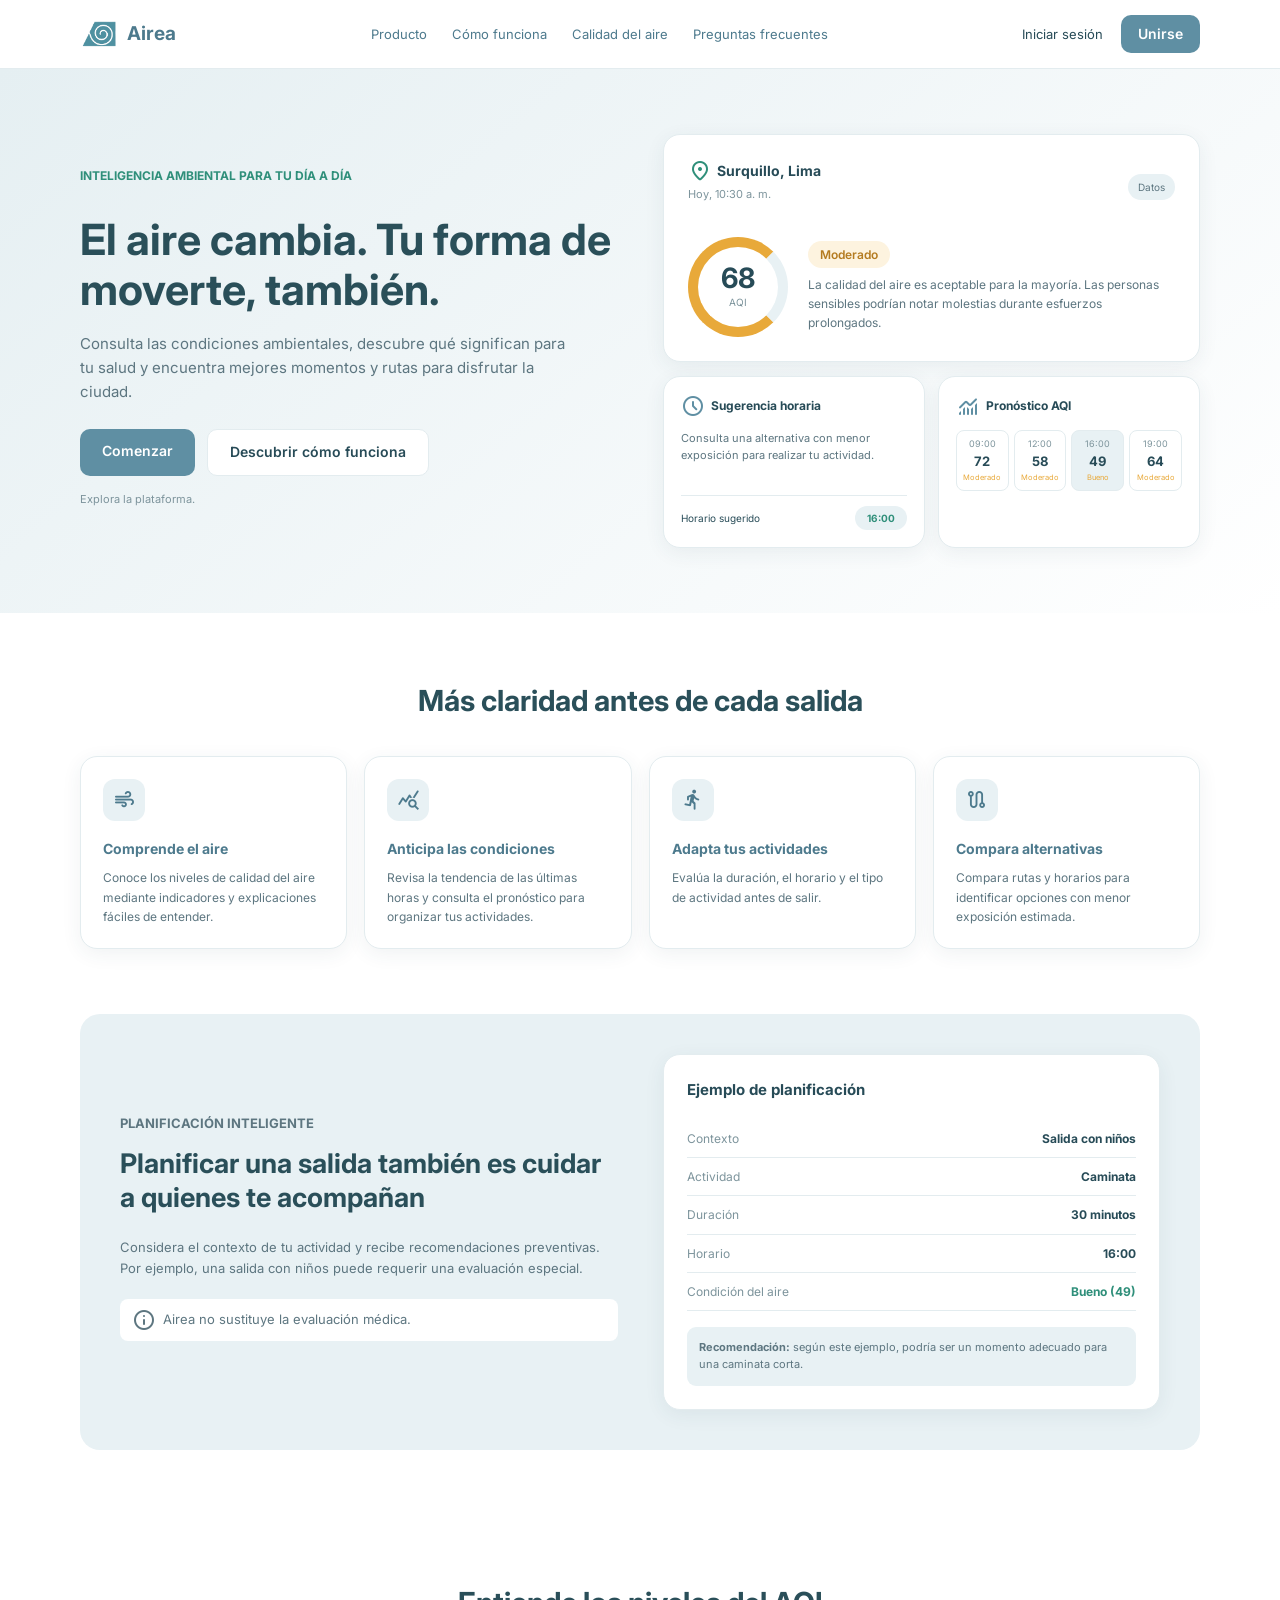
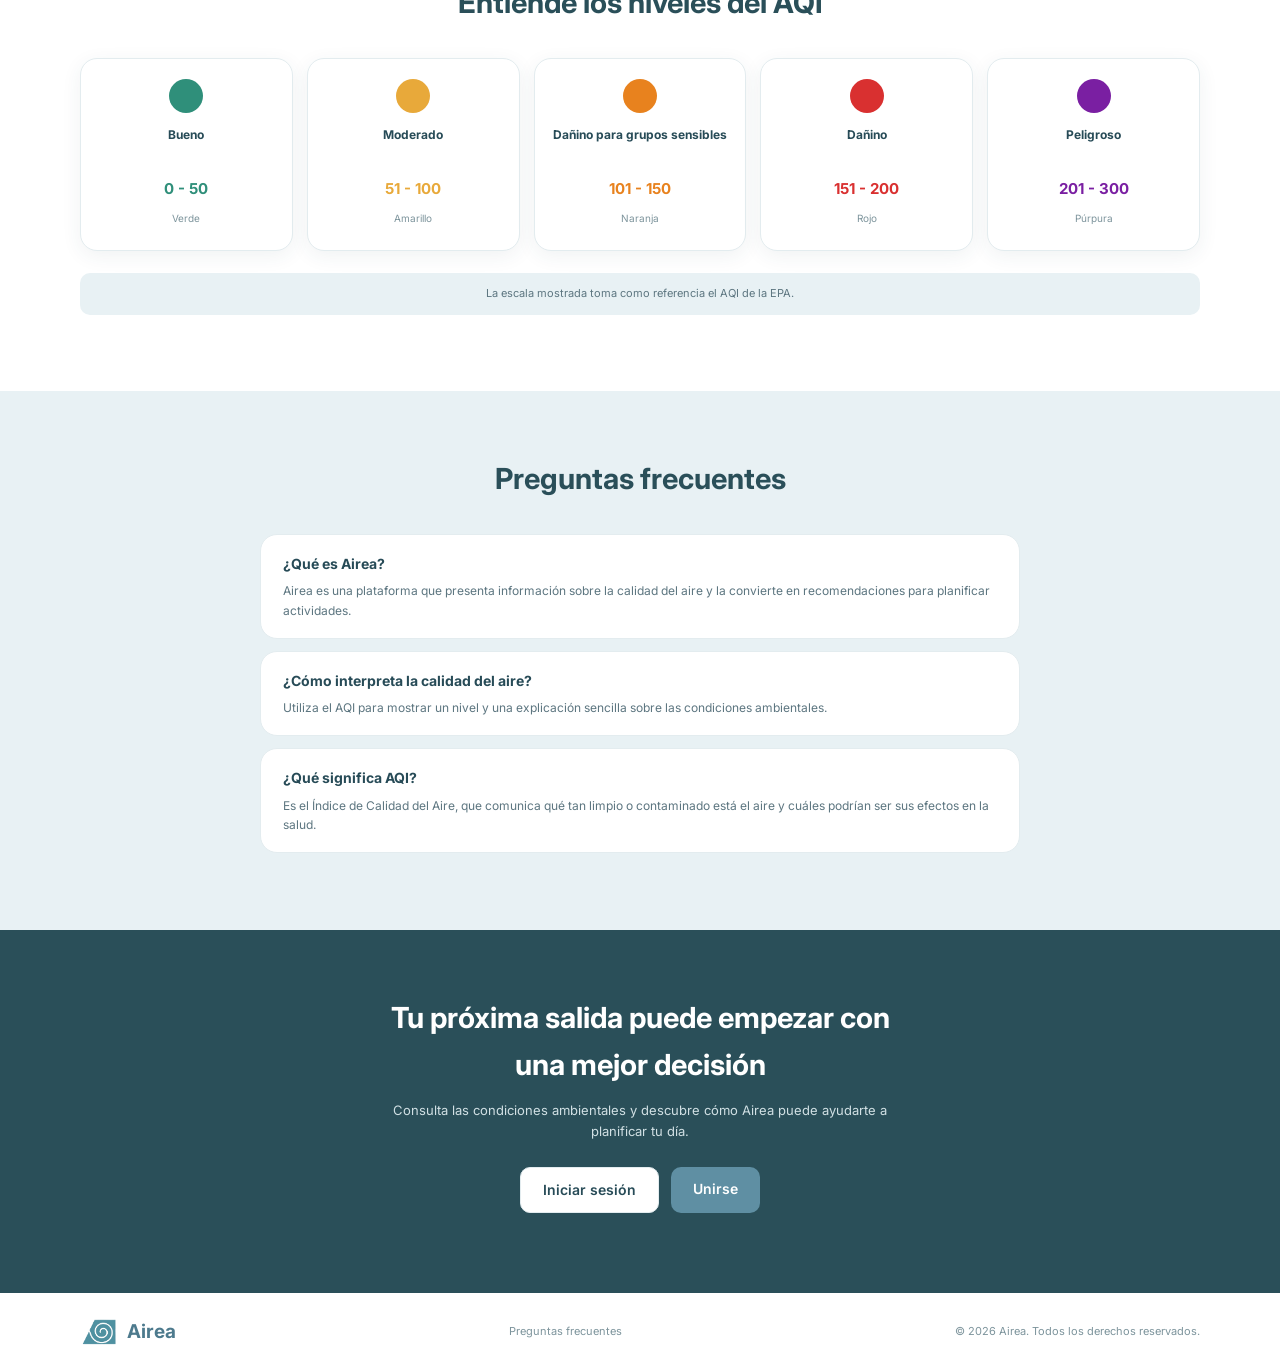
==== index.html @ e9f0798d "Fix: Acceso al archivo index.html" ====
<!DOCTYPE html>
<html lang="es">
<head>
    <meta charset="UTF-8">
    <meta name="viewport" content="width=device-width, initial-scale=1.0">
    <title>Airea | Calidad del aire</title>
    <link href="https://fonts.googleapis.com/css2?family=Inter:wght@400;500;600;700;800&family=Material+Symbols+Rounded" rel="stylesheet">
    <link rel="stylesheet" href="css/landing-styles.css">
</head>
<body>

    <!-- Barra de navegación -->
    <header class="header">
        <nav class="nav-bar">

            <a class="brand" href="index.html">
                <img src="assets/images/logo.png" alt="Logo de Airea">
                <span>Airea</span>
            </a>

            <div class="nav-links">
                <a href="#producto">Producto</a>
                <a href="#funciones">Cómo funciona</a>
                <a href="#calidad">Calidad del aire</a>
                <a href="#preguntas">Preguntas frecuentes</a>
            </div>

            <div class="nav-actions">
                <a class="login-link" href="login.html">Iniciar sesión</a>
                <a class="primary-button button-small" href="registro.html">Unirse</a>
            </div>

        </nav>
    </header>

    <main>

        <!-- Presentación principal -->
        <section class="hero" id="producto">
            <div class="hero-content">

                <div class="hero-text">
                    <p class="section-tag">Inteligencia ambiental para tu día a día</p>

                    <h1>El aire cambia. Tu forma de moverte, también.</h1>

                    <p class="description">
                        Consulta las condiciones ambientales, descubre qué significan
                        para tu salud y encuentra mejores momentos y rutas para
                        disfrutar la ciudad.
                    </p>

                    <div class="hero-buttons">
                        <a class="primary-button" href="pages/registro.html">Comenzar</a>
                        <a class="secondary-button" href="#funciones">Descubrir cómo funciona</a>
                    </div>

                    <p class="demo-note">
                        Explora la plataforma.
                    </p>
                </div>

                <!-- Información del AQI -->
                <div class="hero-preview">

                    <article class="card-calidad">
                        <div class="card-top">
                            <div>
                                <p class="location">
                                    <span class="material-symbols-rounded">location_on</span>
                                    Surquillo, Lima
                                </p>
                                <p class="update-time">Hoy, 10:30 a. m.</p>
                            </div>

                            <span class="demo-label">Datos</span>
                        </div>

                        <div class="aqi-content">
                            <div class="aqi-circle">
                                <div>
                                    <span class="aqi-number">68</span>
                                    <span class="aqi-label">AQI</span>
                                </div>
                            </div>

                            <div class="aqi-description">
                                <span class="level-label">Moderado</span>
                                <p>
                                    La calidad del aire es aceptable para la mayoría.
                                    Las personas sensibles podrían notar molestias
                                    durante esfuerzos prolongados.
                                </p>
                            </div>
                        </div>
                    </article>

                    <!-- Tarjetas de información -->
                    <div class="preview-cards">

                        <article class="card-horario">
                            <h3>
                                <span class="material-symbols-rounded">schedule</span>
                                Sugerencia horaria
                            </h3>

                            <p>
                                Consulta una alternativa con menor exposición
                                para realizar tu actividad.
                            </p>

                            <div class="card-footer">
                                <span>Horario sugerido</span>
                                <span class="time-label">16:00</span>
                            </div>
                        </article>

                        <article class="card-pronostico">
                            <h3>
                                <span class="material-symbols-rounded">monitoring</span>
                                Pronóstico AQI
                            </h3>

                            <div class="horarios">
                                <div>
                                    <span>09:00</span>
                                    <b>72</b>
                                    <small>Moderado</small>
                                </div>

                                <div>
                                    <span>12:00</span>
                                    <b>58</b>
                                    <small>Moderado</small>
                                </div>

                                <div class="horario-activo">
                                    <span>16:00</span>
                                    <b>49</b>
                                    <small>Bueno</small>
                                </div>

                                <div>
                                    <span>19:00</span>
                                    <b>64</b>
                                    <small>Moderado</small>
                                </div>
                            </div>
                        </article>

                    </div>
                </div>

            </div>
        </section>

        <!-- Funciones principales -->
        <section class="section" id="funciones">
            <div class="section-content">

                <h2 class="section-title">Más claridad antes de cada salida</h2>

                <div class="features">

                    <article class="card-funcion">
                        <div class="feature-icon">
                            <span class="material-symbols-rounded">air</span>
                        </div>
                        <h3>Comprende el aire</h3>
                        <p>
                            Conoce los niveles de calidad del aire mediante
                            indicadores y explicaciones fáciles de entender.
                        </p>
                    </article>

                    <article class="card-funcion">
                        <div class="feature-icon">
                            <span class="material-symbols-rounded">query_stats</span>
                        </div>
                        <h3>Anticipa las condiciones</h3>
                        <p>
                            Revisa la tendencia de las últimas horas y consulta
                            el pronóstico para organizar tus actividades.
                        </p>
                    </article>

                    <article class="card-funcion">
                        <div class="feature-icon">
                            <span class="material-symbols-rounded">directions_run</span>
                        </div>
                        <h3>Adapta tus actividades</h3>
                        <p>
                            Evalúa la duración, el horario y el tipo de actividad
                            antes de salir.
                        </p>
                    </article>

                    <article class="card-funcion">
                        <div class="feature-icon">
                            <span class="material-symbols-rounded">route</span>
                        </div>
                        <h3>Compara alternativas</h3>
                        <p>
                            Compara rutas y horarios para identificar opciones
                            con menor exposición estimada.
                        </p>
                    </article>

                </div>
            </div>
        </section>

        <!-- Planificación de actividades -->
        <section class="section-planificacion">
            <div class="section-content planning-content">

                <div class="planning-text">
                    <p class="section-tag">Planificación inteligente</p>

                    <h2>
                        Planificar una salida también es cuidar
                        a quienes te acompañan
                    </h2>

                    <p>
                        Considera el contexto de tu actividad y recibe
                        recomendaciones preventivas. Por ejemplo, una salida
                        con niños puede requerir una evaluación especial.
                    </p>

                    <p class="disclaimer">
                        <span class="material-symbols-rounded">info</span>
                        Airea no sustituye la evaluación médica.
                    </p>
                </div>

                <article class="card-planificacion">
                    <h3>Ejemplo de planificación</h3>

                    <div class="planning-row">
                        <span>Contexto</span>
                        <b>Salida con niños</b>
                    </div>

                    <div class="planning-row">
                        <span>Actividad</span>
                        <b>Caminata</b>
                    </div>

                    <div class="planning-row">
                        <span>Duración</span>
                        <b>30 minutos</b>
                    </div>

                    <div class="planning-row">
                        <span>Horario</span>
                        <b>16:00</b>
                    </div>

                    <div class="planning-row">
                        <span>Condición del aire</span>
                        <b class="good-text">Bueno (49)</b>
                    </div>

                    <p class="recommendation">
                        <b>Recomendación:</b> según este ejemplo, podría ser
                        un momento adecuado para una caminata corta.
                    </p>
                </article>

            </div>
        </section>

        <!-- Niveles de calidad del aire -->
        <section class="section" id="calidad">
            <div class="section-content">

                <h2 class="section-title">Entiende los niveles del AQI</h2>

                <div class="aqi-levels">

                    <article class="level-card level-good">
                        <div class="level-color"></div>
                        <h3>Bueno</h3>
                        <p>0 - 50</p>
                        <span>Verde</span>
                    </article>

                    <article class="level-card level-moderate">
                        <div class="level-color"></div>
                        <h3>Moderado</h3>
                        <p>51 - 100</p>
                        <span>Amarillo</span>
                    </article>

                    <article class="level-card level-sensitive">
                        <div class="level-color"></div>
                        <h3>Dañino para grupos sensibles</h3>
                        <p>101 - 150</p>
                        <span>Naranja</span>
                    </article>

                    <article class="level-card level-unhealthy">
                        <div class="level-color"></div>
                        <h3>Dañino</h3>
                        <p>151 - 200</p>
                        <span>Rojo</span>
                    </article>

                    <article class="level-card level-hazard">
                        <div class="level-color"></div>
                        <h3>Peligroso</h3>
                        <p>201 - 300</p>
                        <span>Púrpura</span>
                    </article>

                </div>

                <p class="source-note">
                    La escala mostrada toma como referencia el AQI de la EPA.
                </p>

            </div>
        </section>

        <!-- Preguntas frecuentes -->
        <section class="section faq-section" id="preguntas">
            <div class="section-content">

                <h2 class="section-title">Preguntas frecuentes</h2>

                <div class="faq-list">

                    <article class="card-pregunta">
                        <h3>¿Qué es Airea?</h3>
                        <p>
                            Airea es una plataforma que presenta información
                            sobre la calidad del aire y la convierte en
                            recomendaciones para planificar actividades.
                        </p>
                    </article>

                    <article class="card-pregunta">
                        <h3>¿Cómo interpreta la calidad del aire?</h3>
                        <p>
                            Utiliza el AQI para mostrar un nivel y una explicación
                            sencilla sobre las condiciones ambientales.
                        </p>
                    </article>

                    <article class="card-pregunta">
                        <h3>¿Qué significa AQI?</h3>
                        <p>
                            Es el Índice de Calidad del Aire, que comunica qué
                            tan limpio o contaminado está el aire y cuáles
                            podrían ser sus efectos en la salud.
                        </p>
                    </article>

                </div>
            </div>
        </section>

        <!-- Invitación final -->
        <section class="final-section">
            <div class="section-content">

                <h2>Tu próxima salida puede empezar con una mejor decisión</h2>

                <p>
                    Consulta las condiciones ambientales y descubre cómo
                    Airea puede ayudarte a planificar tu día.
                </p>

                <div class="hero-buttons">
                    <a class="secondary-button" href="pages/login.html">Iniciar sesión</a>
                    <a class="primary-button" href="pages/registro.html">Unirse</a>
                </div>

            </div>
        </section>

    </main>

    <!-- Pie de página -->
    <footer class="footer">
        <div class="footer-content">

            <a class="brand" href="index.html">
                <img src="assets/images/logo.png" alt="Logo de Airea">
                <span>Airea</span>
            </a>

            <a href="#preguntas">Preguntas frecuentes</a>

            <span>© 2026 Airea. Todos los derechos reservados.</span>

        </div>
    </footer>

</body>
</html>
---- css/landing-styles.css ----
/* Variables de colores */
:root {
    --primary-color: #5f8fa3;
    --primary-dark: #4d7a8d;
    --dark-color: #2a4f59;
    --text-color: #274b57;
    --text-light: #5d7680;
    --muted-color: #7d949c;
    --background-color: #ffffff;
    --light-color: #e8f1f4;
    --border-color: #e3ecef;
    --good-color: #2f8f7a;
    --moderate-color: #e8a93a;
    --sensitive-color: #e8821e;
    --unhealthy-color: #d93030;
    --hazard-color: #7a1fa2;
}

/* Estilos generales */
* {
    box-sizing: border-box;
}

html {
    scroll-behavior: smooth;
}

body {
    margin: 0;
    font-family: "Inter", Arial, sans-serif;
    color: var(--text-color);
    background-color: var(--background-color);
    line-height: 1.6;
}

a {
    color: inherit;
    text-decoration: none;
}

h1, h2, h3, p {
    margin-top: 0;
}

/* Barra de navegación */
.header {
    background-color: var(--background-color);
    border-bottom: 1px solid var(--border-color);
    position: sticky;
    top: 0;
    z-index: 10;
}

.nav-bar {
    width: 90%;
    max-width: 1120px;
    min-height: 68px;
    margin: auto;
    display: flex;
    align-items: center;
    gap: 25px;
}

.brand {
    display: flex;
    align-items: center;
    gap: 9px;
    color: var(--primary-dark);
    font-size: 19px;
    font-weight: 700;
}

.brand img {
    width: 38px;
    height: 38px;
    object-fit: contain;
}

.nav-links {
    display: flex;
    align-items: center;
    gap: 25px;
    margin: auto;
    font-size: 13px;
    color: var(--primary-dark);
}

.nav-links a:hover,
.login-link:hover {
    color: var(--dark-color);
}

.nav-actions {
    display: flex;
    align-items: center;
    gap: 18px;
    font-size: 13px;
}

/* Botones */
.primary-button,
.secondary-button {
    display: inline-block;
    padding: 11px 22px;
    border-radius: 10px;
    font-size: 14px;
    font-weight: 600;
    text-align: center;
}

.primary-button {
    background-color: var(--primary-color);
    color: #ffffff;
}

.primary-button:hover {
    background-color: var(--primary-dark);
}

.secondary-button {
    background-color: #ffffff;
    color: var(--text-color);
    border: 1px solid var(--border-color);
}

.secondary-button:hover {
    background-color: var(--light-color);
}

.button-small {
    padding: 8px 17px;
}

/* Presentación principal */
.hero {
    padding: 65px 0;
    background: linear-gradient(140deg, #e5eff2, #ffffff);
}

.hero-content,
.section-content,
.footer-content {
    width: 90%;
    max-width: 1120px;
    margin: auto;
}

.hero-content {
    display: grid;
    grid-template-columns: 1fr 1fr;
    gap: 45px;
    align-items: center;
}

.section-tag {
    display: inline-block;
    color: var(--good-color);
    font-size: 12px;
    font-weight: 700;
    text-transform: uppercase;
}

.hero h1 {
    color: var(--dark-color);
    font-size: 43px;
    line-height: 1.15;
    margin: 18px 0;
}

.description {
    max-width: 490px;
    color: var(--text-light);
    font-size: 15px;
}

.hero-buttons {
    display: flex;
    flex-wrap: wrap;
    gap: 12px;
    margin: 25px 0 15px;
}

.demo-note,
.update-time {
    color: var(--muted-color);
    font-size: 11px;
}

/* Tarjeta de calidad del aire */
.card-calidad,
.card-horario,
.card-pronostico,
.card-funcion,
.card-planificacion,
.level-card,
.card-pregunta {
    background-color: #ffffff;
    border: 1px solid var(--border-color);
    border-radius: 17px;
    box-shadow: 0 5px 20px rgba(39, 75, 87, 0.07);
}

.card-calidad {
    padding: 24px;
}

.card-top,
.aqi-content,
.card-footer,
.planning-row {
    display: flex;
    align-items: center;
    justify-content: space-between;
    gap: 12px;
}

.location {
    display: flex;
    align-items: center;
    gap: 5px;
    margin-bottom: 3px;
    font-size: 14px;
    font-weight: 700;
}

.location .material-symbols-rounded {
    color: var(--good-color);
}

.demo-label {
    padding: 5px 10px;
    border-radius: 20px;
    background-color: var(--light-color);
    color: var(--text-light);
    font-size: 10px;
}

.aqi-content {
    justify-content: flex-start;
    margin-top: 22px;
    gap: 20px;
}

.aqi-circle {
    width: 100px;
    height: 100px;
    flex-shrink: 0;
    display: flex;
    align-items: center;
    justify-content: center;
    border: 10px solid var(--moderate-color);
    border-right-color: var(--light-color);
    border-radius: 50%;
    text-align: center;
}

.aqi-number,
.aqi-label {
    display: block;
}

.aqi-number {
    font-size: 28px;
    font-weight: 700;
    line-height: 1.1;
}

.aqi-label {
    color: var(--muted-color);
    font-size: 10px;
}

.level-label {
    display: inline-block;
    margin-bottom: 7px;
    padding: 4px 12px;
    border-radius: 20px;
    background-color: #fdf3df;
    color: #b47b20;
    font-size: 12px;
    font-weight: 600;
}

.aqi-description p {
    margin-bottom: 0;
    color: var(--text-light);
    font-size: 12px;
}

/* Tarjetas de información */
.preview-cards {
    display: grid;
    grid-template-columns: 1fr 1fr;
    gap: 13px;
    margin-top: 14px;
}

.card-horario,
.card-pronostico {
    padding: 17px;
}

.card-horario h3,
.card-pronostico h3 {
    display: flex;
    align-items: center;
    gap: 6px;
    font-size: 12px;
}

.card-horario h3 .material-symbols-rounded,
.card-pronostico h3 .material-symbols-rounded {
    color: var(--primary-color);
}

.card-horario p {
    min-height: 54px;
    color: var(--text-light);
    font-size: 11px;
}

.card-footer {
    padding-top: 10px;
    border-top: 1px solid var(--border-color);
    font-size: 10px;
}

.time-label {
    padding: 4px 12px;
    border-radius: 20px;
    background-color: var(--light-color);
    color: var(--good-color);
    font-weight: 700;
}

.horarios {
    display: grid;
    grid-template-columns: repeat(4, 1fr);
    gap: 5px;
}

.horarios div {
    padding: 6px 2px;
    border: 1px solid var(--border-color);
    border-radius: 8px;
    text-align: center;
    color: var(--muted-color);
    font-size: 9px;
}

.horarios b,
.horarios small {
    display: block;
}

.horarios b {
    color: var(--text-color);
    font-size: 13px;
}

.horarios small {
    color: var(--moderate-color);
}

.horarios .horario-activo {
    background-color: var(--light-color);
}

/* Sección de funciones */
.section {
    padding: 65px 0;
}

.section-title {
    margin-bottom: 32px;
    color: var(--dark-color);
    text-align: center;
    font-size: 29px;
}

.features {
    display: grid;
    grid-template-columns: repeat(4, 1fr);
    gap: 17px;
}

.card-funcion {
    padding: 22px;
}

.feature-icon {
    width: 42px;
    height: 42px;
    display: flex;
    align-items: center;
    justify-content: center;
    margin-bottom: 17px;
    border-radius: 12px;
    background-color: var(--light-color);
    color: var(--primary-dark);
}

.feature-icon .material-symbols-rounded {
    font-size: 23px;
}

.card-funcion h3 {
    margin-bottom: 8px;
    color: var(--primary-dark);
    font-size: 14px;
}

.card-funcion p {
    margin-bottom: 0;
    color: var(--text-light);
    font-size: 12px;
}

/* Planificación de actividades */
.section-planificacion {
    padding: 0 0 65px;
}

.planning-content {
    display: grid;
    grid-template-columns: 1fr 1fr;
    gap: 45px;
    align-items: center;
    padding: 40px;
    border-radius: 20px;
    background-color: var(--light-color);
}

.planning-text h2 {
    color: var(--dark-color);
    font-size: 27px;
    line-height: 1.25;
}

.planning-text > p {
    color: var(--text-light);
    font-size: 13px;
}

.disclaimer {
    display: flex;
    align-items: center;
    gap: 7px;
    margin-top: 20px;
    padding: 9px 12px;
    border-radius: 8px;
    background-color: #ffffff;
    font-size: 11px;
}

.card-planificacion {
    padding: 23px;
}

.card-planificacion h3 {
    margin-bottom: 18px;
    font-size: 15px;
}

.planning-row {
    padding: 9px 0;
    border-bottom: 1px solid var(--border-color);
    font-size: 12px;
}

.planning-row span {
    color: var(--muted-color);
}

.good-text {
    color: var(--good-color);
}

.recommendation {
    margin: 16px 0 0;
    padding: 12px;
    border-radius: 9px;
    background-color: var(--light-color);
    color: var(--text-light);
    font-size: 11px;
}

/* Niveles del AQI */
.aqi-levels {
    display: grid;
    grid-template-columns: repeat(5, 1fr);
    gap: 14px;
}

.level-card {
    padding: 20px 12px;
    text-align: center;
}

.level-color {
    width: 34px;
    height: 34px;
    margin: 0 auto 12px;
    border-radius: 50%;
}

.level-card h3 {
    min-height: 40px;
    font-size: 12px;
}

.level-card p {
    margin-bottom: 3px;
    font-size: 15px;
    font-weight: 700;
}

.level-card span {
    color: var(--muted-color);
    font-size: 10px;
}

.level-good .level-color { background-color: var(--good-color); }
.level-moderate .level-color { background-color: var(--moderate-color); }
.level-sensitive .level-color { background-color: var(--sensitive-color); }
.level-unhealthy .level-color { background-color: var(--unhealthy-color); }
.level-hazard .level-color { background-color: var(--hazard-color); }

.level-good p { color: var(--good-color); }
.level-moderate p { color: var(--moderate-color); }
.level-sensitive p { color: var(--sensitive-color); }
.level-unhealthy p { color: var(--unhealthy-color); }
.level-hazard p { color: var(--hazard-color); }

.source-note {
    margin-top: 22px;
    padding: 12px;
    border-radius: 10px;
    background-color: var(--light-color);
    color: var(--text-light);
    font-size: 11px;
    text-align: center;
}

/* Preguntas frecuentes */
.faq-section {
    background-color: var(--light-color);
}

.faq-list {
    max-width: 760px;
    margin: auto;
}

.card-pregunta {
    margin-bottom: 12px;
    padding: 18px 22px;
    box-shadow: none;
}

.card-pregunta h3 {
    margin-bottom: 6px;
    font-size: 14px;
}

.card-pregunta p {
    margin-bottom: 0;
    color: var(--text-light);
    font-size: 12px;
}

/* Invitación final */
.final-section {
    padding: 65px 0;
    background-color: var(--dark-color);
    color: #ffffff;
    text-align: center;
}

.final-section h2 {
    max-width: 550px;
    margin: 0 auto 12px;
    font-size: 29px;
}

.final-section p {
    max-width: 500px;
    margin: 0 auto;
    color: #d1e0e4;
    font-size: 13px;
}

.final-section .hero-buttons {
    justify-content: center;
}

/* Pie de página */
.footer {
    padding: 20px 0;
}

.footer-content {
    display: flex;
    align-items: center;
    justify-content: space-between;
    gap: 18px;
    color: var(--muted-color);
    font-size: 11px;
}

/* Adaptación a celulares */
@media (max-width: 900px) {
    .nav-links {
        display: none;
    }

    .nav-actions {
        margin-left: auto;
    }

    .hero-content,
    .planning-content {
        grid-template-columns: 1fr;
    }

    .features {
        grid-template-columns: repeat(2, 1fr);
    }

    .aqi-levels {
        grid-template-columns: repeat(3, 1fr);
    }
}

@media (max-width: 600px) {
    .hero {
        padding: 40px 0;
    }

    .hero h1 {
        font-size: 34px;
    }

    .preview-cards,
    .features,
    .aqi-levels {
        grid-template-columns: 1fr;
    }

    .planning-content {
        padding: 24px;
    }

    .footer-content {
        flex-direction: column;
        align-items: flex-start;
    }

    .login-link {
        display: none;
    }
}
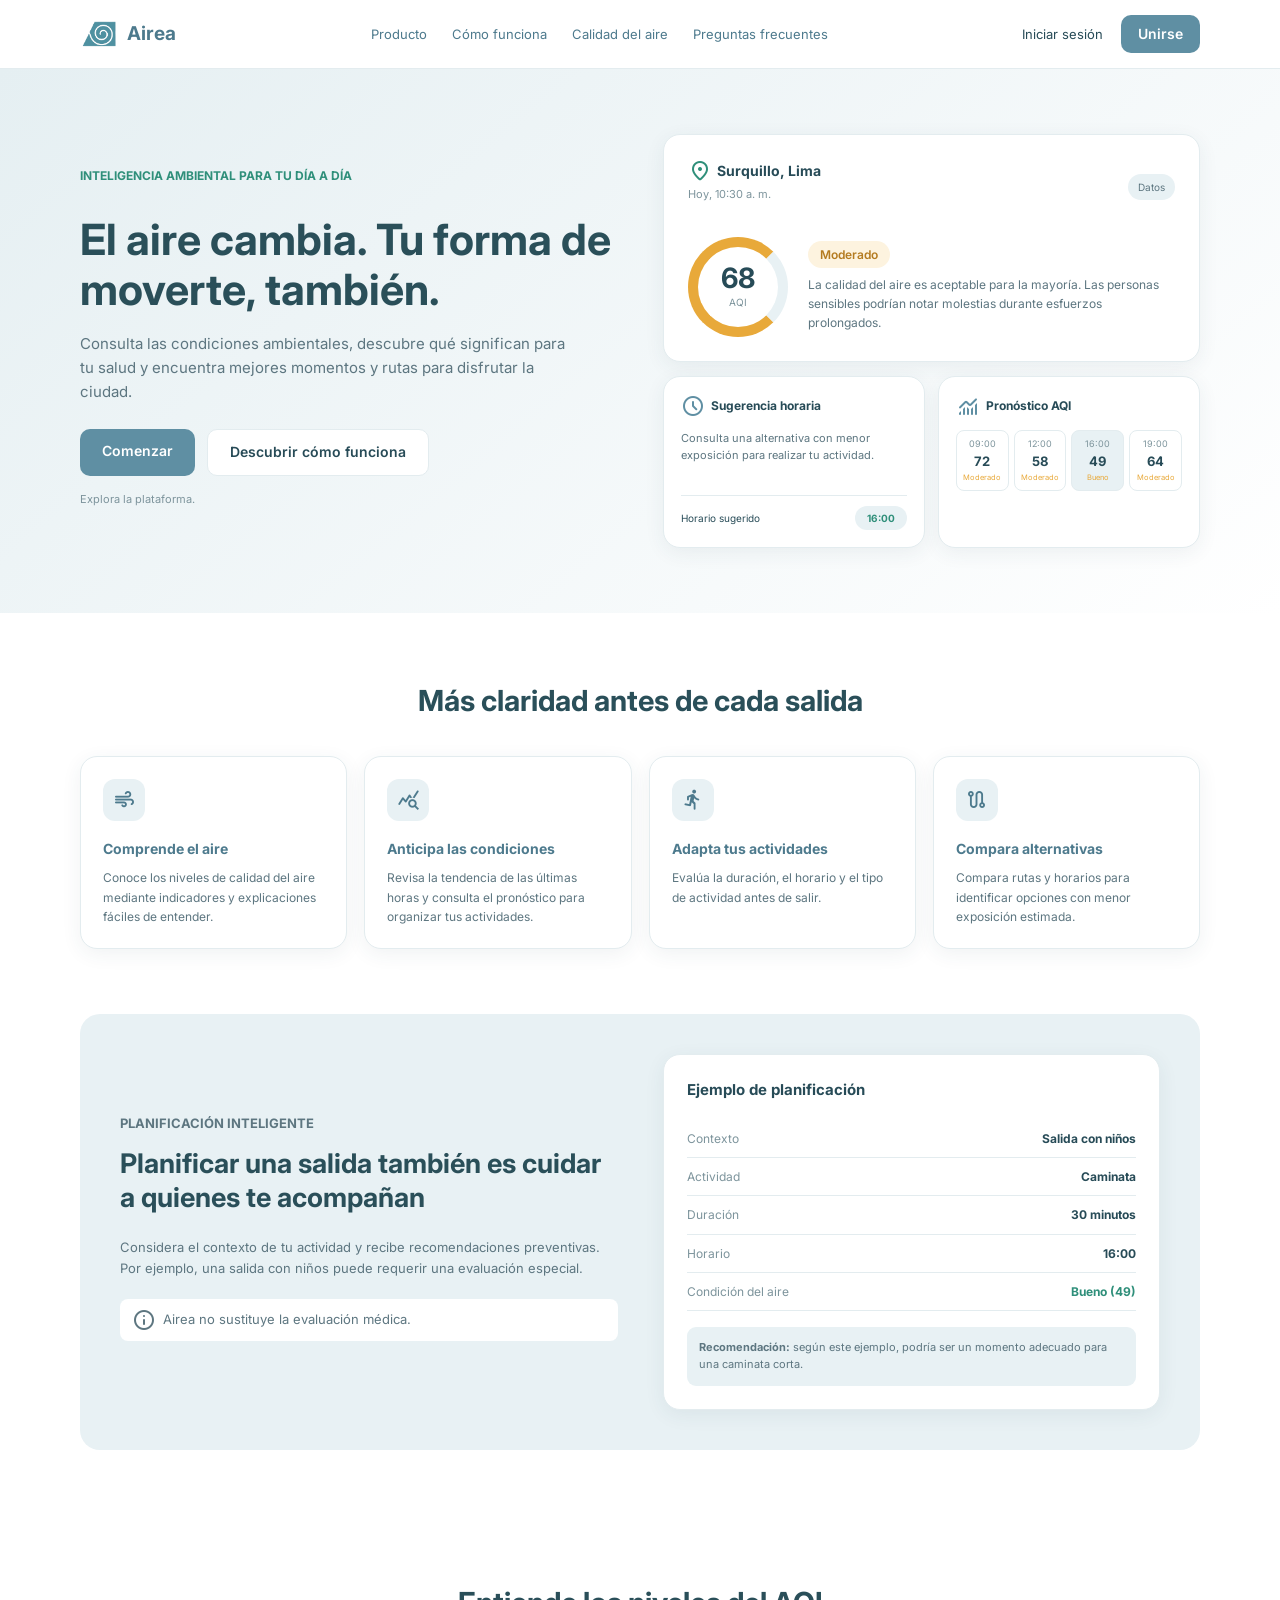
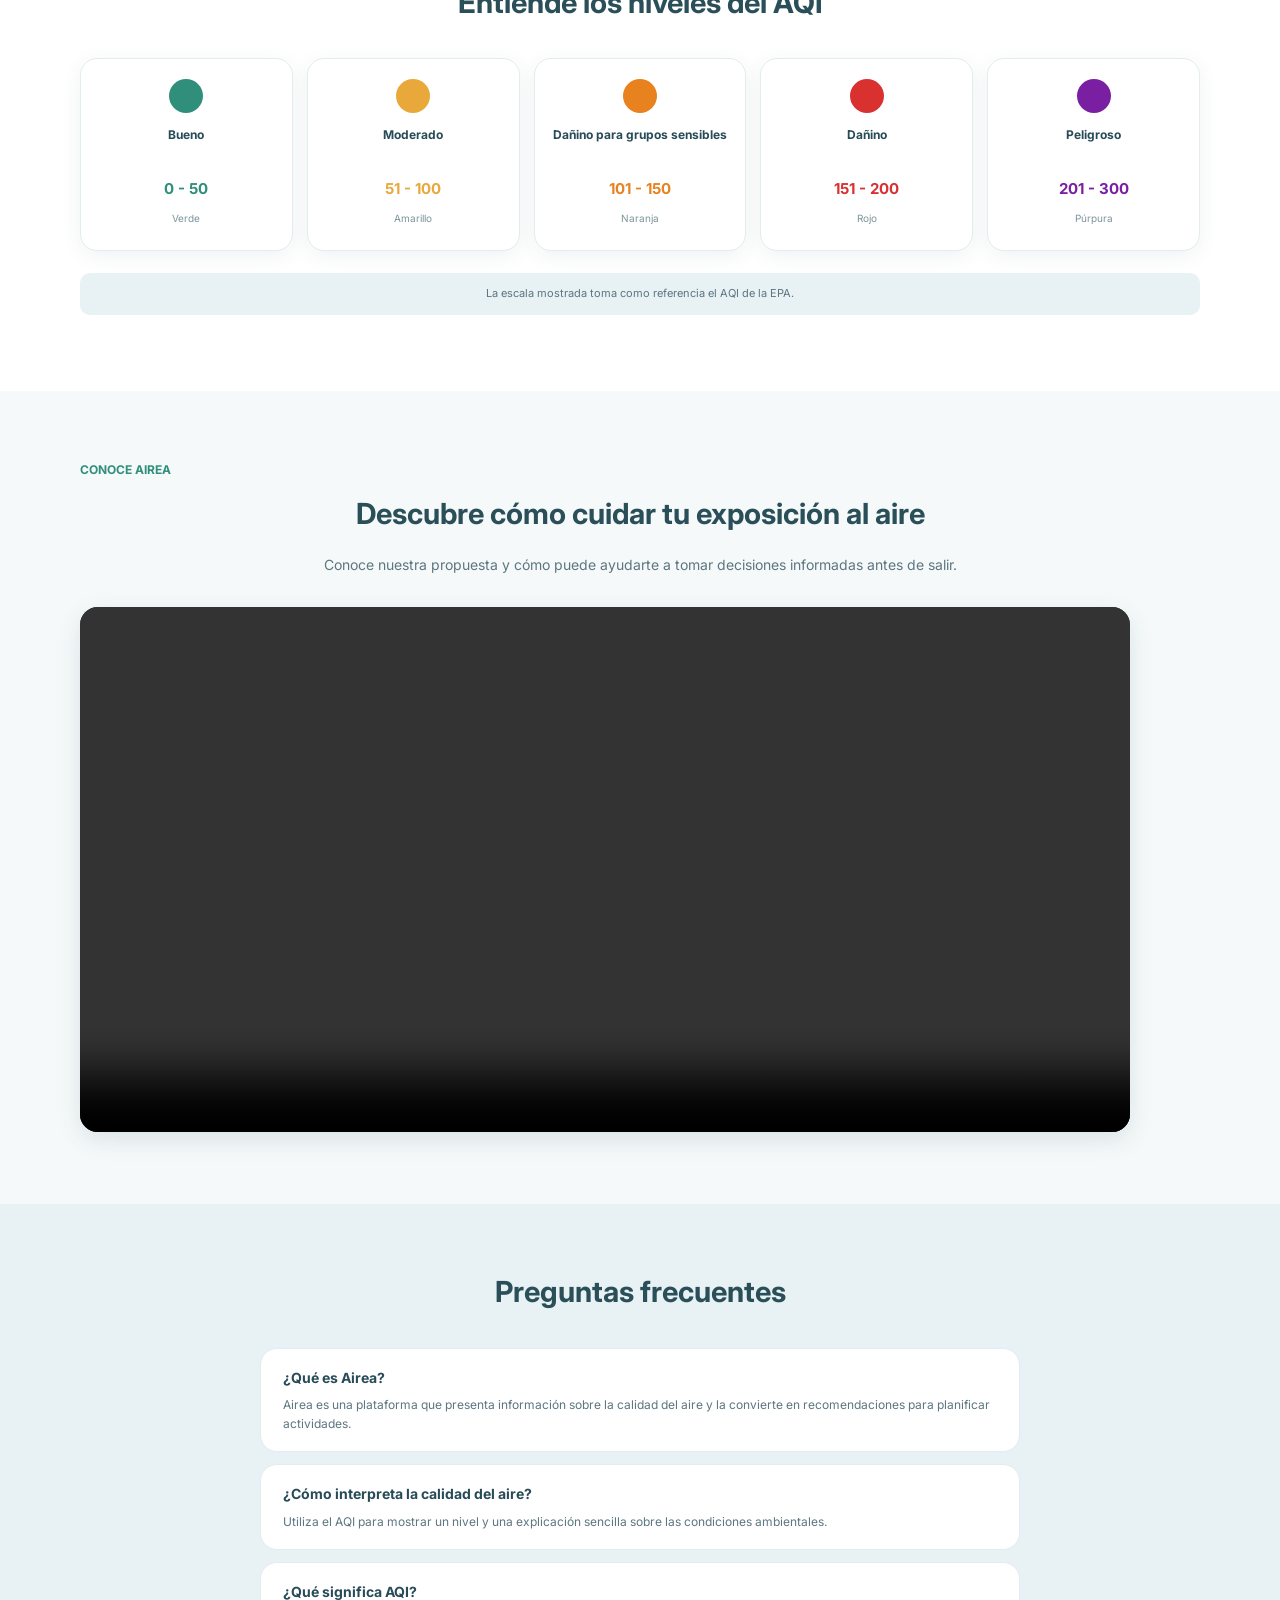
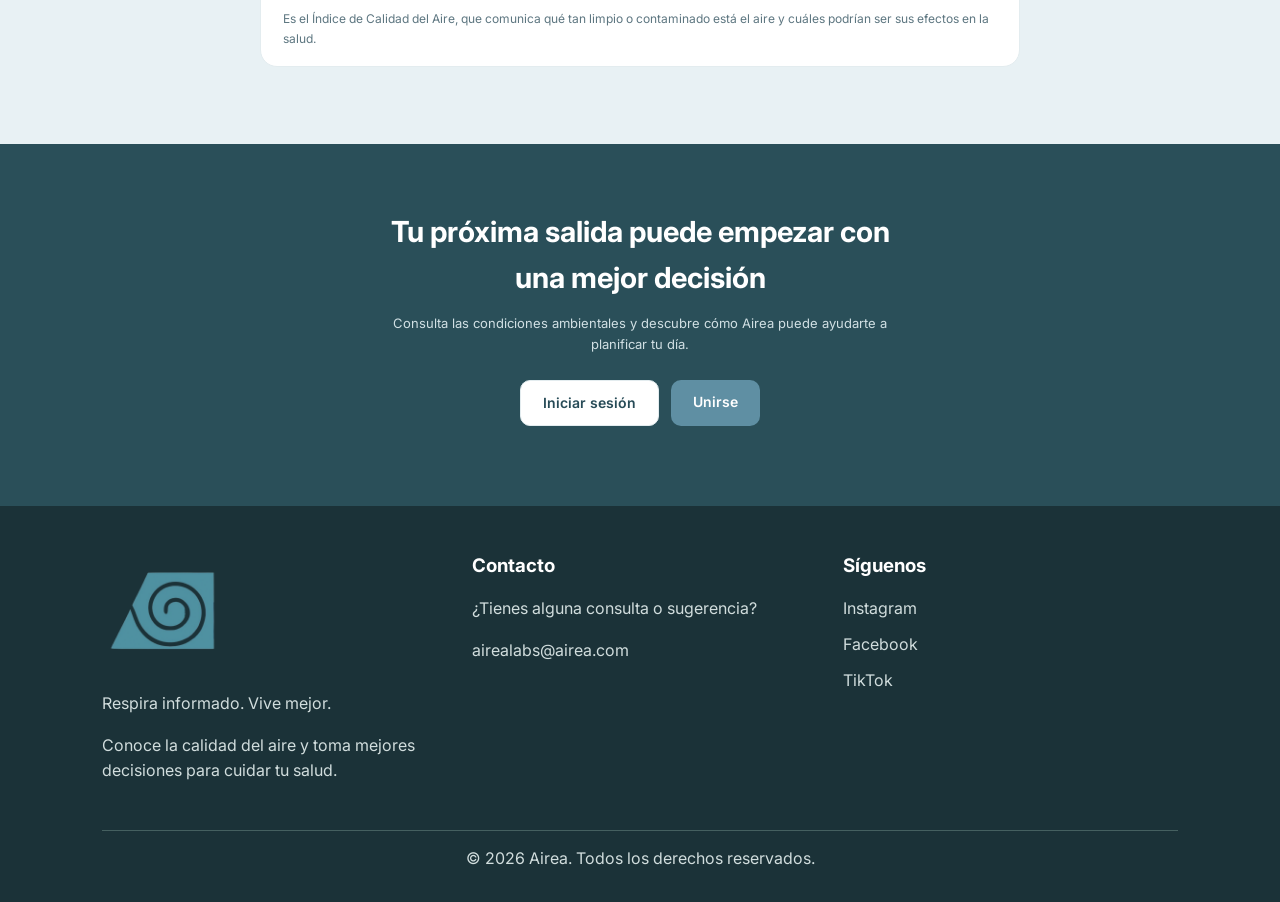
==== commit e1262e2a: "feat: mejorar landing page y menu responsive" ====
--- a/index.html
+++ b/index.html
@@ -12,13 +12,18 @@
     <!-- Barra de navegación -->
     <header class="header">
         <nav class="nav-bar">
-
+            
             <a class="brand" href="index.html">
                 <img src="assets/images/logo.png" alt="Logo de Airea">
                 <span>Airea</span>
             </a>
-
-            <div class="nav-links">
+            
+            <input type="checkbox" id="menu-toggle">
+            <label for="menu-toggle" class="menu-icon">
+                <span class="material-symbols-rounded">menu</span>
+            </label>
+
+            <div class="nav-links" id="nav-links">
                 <a href="#producto">Producto</a>
                 <a href="#funciones">Cómo funciona</a>
                 <a href="#calidad">Calidad del aire</a>
@@ -29,6 +34,18 @@
                 <a class="login-link" href="login.html">Iniciar sesión</a>
                 <a class="primary-button button-small" href="registro.html">Unirse</a>
             </div>
+
+            <!--menú hamburguesa-->
+            <button
+                class="menu-toggle"
+                id="menu-toggle"
+                type="button"
+                aria-label="Abrir menú"
+                aria-expanded="false"
+                aria-controls="nav-links"
+            >
+                <span class="material-symbols-rounded">menu</span>
+            </button>
 
         </nav>
     </header>
@@ -51,7 +68,7 @@
                     </p>
 
                     <div class="hero-buttons">
-                        <a class="primary-button" href="pages/registro.html">Comenzar</a>
+                        <a class="primary-button" href="registro.html">Comenzar</a>
                         <a class="secondary-button" href="#funciones">Descubrir cómo funciona</a>
                     </div>
 
@@ -322,6 +339,21 @@
 
             </div>
         </section>
+        
+        <!-- Video de presentación -->
+        <section class="video-section" id="presentacion">
+            <div class="section-content">
+                <p class="section-tag">Conoce Airea</p>
+                <h2 class="section-title">Descubre cómo cuidar tu exposición al aire</h2>
+                <p class="video-description">
+                    Conoce nuestra propuesta y cómo puede ayudarte a tomar
+                    decisiones informadas antes de salir.
+                </p>
+                <video src="assets/media/presentation.mp4" controls preload="metadata" playsinline class="video-container">
+                    Video Presentación
+                </video>
+            </div>
+        </section>
 
         <!-- Preguntas frecuentes -->
         <section class="section faq-section" id="preguntas">
@@ -364,7 +396,6 @@
         <!-- Invitación final -->
         <section class="final-section">
             <div class="section-content">
-
                 <h2>Tu próxima salida puede empezar con una mejor decisión</h2>
 
                 <p>
@@ -373,30 +404,47 @@
                 </p>
 
                 <div class="hero-buttons">
-                    <a class="secondary-button" href="pages/login.html">Iniciar sesión</a>
-                    <a class="primary-button" href="pages/registro.html">Unirse</a>
-                </div>
-
-            </div>
-        </section>
-
+                    <a class="secondary-button" href="login.html">Iniciar sesión</a>
+                    <a class="primary-button" href="registro.html">Unirse</a>
+                </div>
+            </div>
+        </section>
     </main>
 
     <!-- Pie de página -->
     <footer class="footer">
-        <div class="footer-content">
-
-            <a class="brand" href="index.html">
+        <div class="footer-container">
+
+            <div class="footer-brand">
                 <img src="assets/images/logo.png" alt="Logo de Airea">
-                <span>Airea</span>
-            </a>
-
-            <a href="#preguntas">Preguntas frecuentes</a>
-
-            <span>© 2026 Airea. Todos los derechos reservados.</span>
-
+                <p>Respira informado. Vive mejor.</p>
+                <p>Conoce la calidad del aire y toma mejores decisiones para cuidar tu salud.</p>
+            </div>
+
+            <div class="footer-contact">
+                <h3>Contacto</h3>
+                <p>¿Tienes alguna consulta o sugerencia?</p>
+                <a href="mailto:contacto@airea.com">airealabs@airea.com</a>
+            </div>
+
+            <div class="footer-social">
+                <h3>Síguenos</h3>
+                <a href="https://www.instagram.com/" target="_blank">
+                    Instagram
+                </a>
+                <a href="https://www.facebook.com/" target="_blank">
+                    Facebook
+                </a>
+                <a href="https://www.tiktok.com/" target="_blank">
+                    TikTok
+                </a>
+            </div>
+
+        </div>
+
+        <div class="footer-bottom">
+            <p>© 2026 Airea. Todos los derechos reservados.</p>
         </div>
     </footer>
-
 </body>
 </html>
--- a/css/landing-styles.css
+++ b/css/landing-styles.css
@@ -543,6 +543,37 @@
     text-align: center;
 }
 
+/* Video de presentación */
+.video-section {
+    padding: 65px 0;
+    background-color: #f5f9fa;
+}
+
+.video-description {
+    max-width: 650px;
+    margin: -15px auto 30px;
+    color: var(--text-light);
+    text-align: center;
+    font-size: 14px;
+}
+
+.video-container {
+    width: 100%;
+    max-width: 1050px;
+    margin-left: auto;
+    margin-right: auto;
+    overflow: hidden;
+    border-radius: 18px;
+    background-color: #1d343b;
+    box-shadow: 0 8px 25px rgba(39, 75, 87, 0.12);
+}
+
+.video-container video {
+    display: block;
+    width: 100%;
+    height: auto;
+}
+
 /* Preguntas frecuentes */
 .faq-section {
     background-color: var(--light-color);
@@ -597,24 +628,105 @@
 
 /* Pie de página */
 .footer {
-    padding: 20px 0;
-}
-
-.footer-content {
-    display: flex;
-    align-items: center;
-    justify-content: space-between;
-    gap: 18px;
-    color: var(--muted-color);
-    font-size: 11px;
+    background: #1b3238;
+    color: white;
+    padding: 45px 8% 15px;
+}
+
+.footer-container {
+    display: grid;
+    grid-template-columns: repeat(3, 1fr);
+    gap: 35px;
+    max-width: 1200px;
+    margin: auto;
+}
+
+.footer-brand img {
+    width: 120px;
+    margin-bottom: 12px;
+}
+
+.footer h3 {
+    margin-bottom: 15px;
+}
+
+.footer p {
+    color: #d1dddd;
+    line-height: 1.6;
+}
+
+.footer a {
+    display: block;
+    color: #d1dddd;
+    text-decoration: none;
+    margin-bottom: 10px;
+}
+
+.footer a:hover {
+    color: #70d6c1;
+}
+
+.footer-bottom {
+    text-align: center;
+    border-top: 1px solid #456060;
+    margin-top: 30px;
+    padding-top: 15px;
+}
+
+@media (max-width: 768px) {
+    .footer-container {
+        grid-template-columns: 1fr;
+        text-align: center;
+    }
+}
+
+/*Botón de hamburguesa*/
+/* Menú hamburguesa sin JavaScript */
+#menu-toggle {
+    display: none;
+}
+
+.menu-icon {
+    display: none;
+    cursor: pointer;
+    color: var(--primary-dark);
+    margin-left: auto;
+}
+
+.menu-icon .material-symbols-rounded {
+    font-size: 30px;
+}
+
+/* Responsive */
+@media (max-width: 900px) {
+    .nav-bar {
+        flex-wrap: wrap;
+        position: relative;
+    }
+
+    .menu-icon {
+        display: flex;
+        align-items: center;
+    }
+
+    .nav-links,
+    .nav-actions {
+        display: none;
+        width: 100%;
+        flex-direction: column;
+        align-items: center;
+        gap: 15px;
+        padding: 15px 0;
+    }
+
+    #menu-toggle:checked ~ .nav-links,
+    #menu-toggle:checked ~ .nav-actions {
+        display: flex;
+    }
 }
 
 /* Adaptación a celulares */
 @media (max-width: 900px) {
-    .nav-links {
-        display: none;
-    }
-
     .nav-actions {
         margin-left: auto;
     }
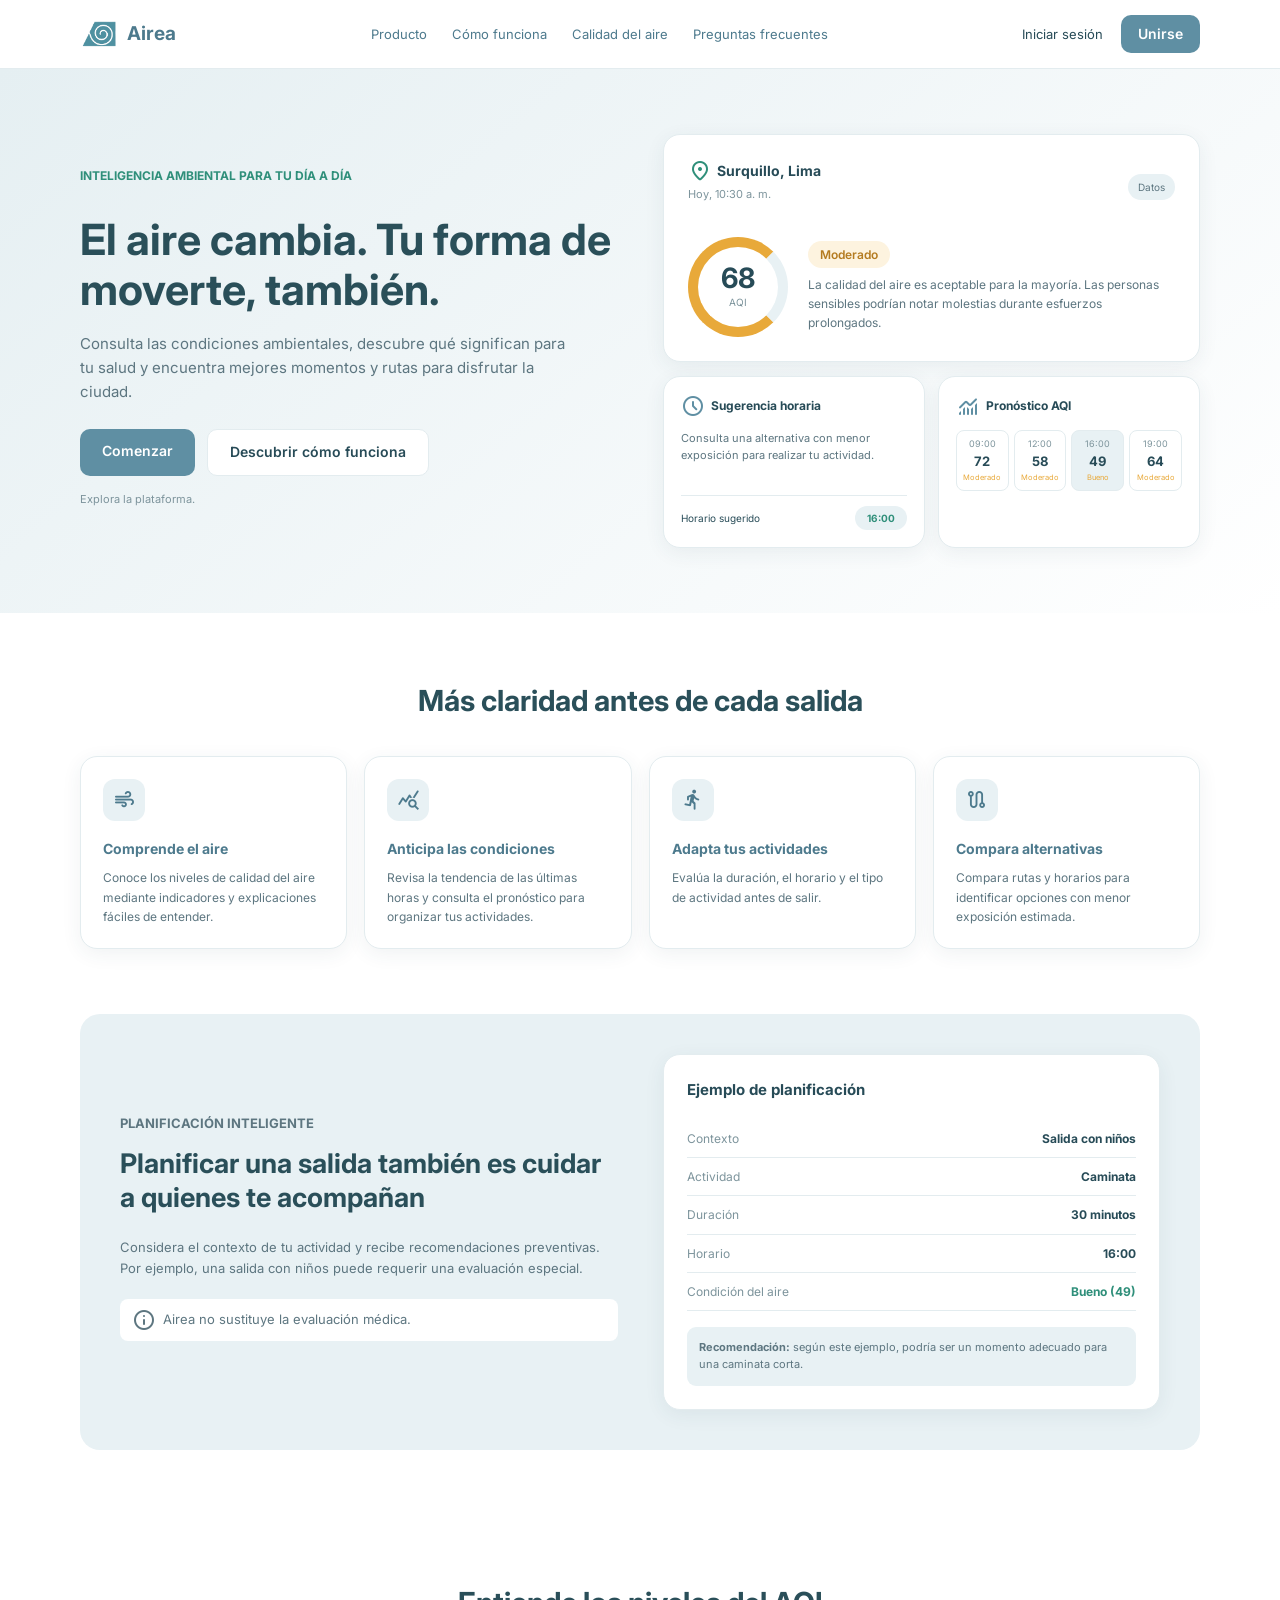
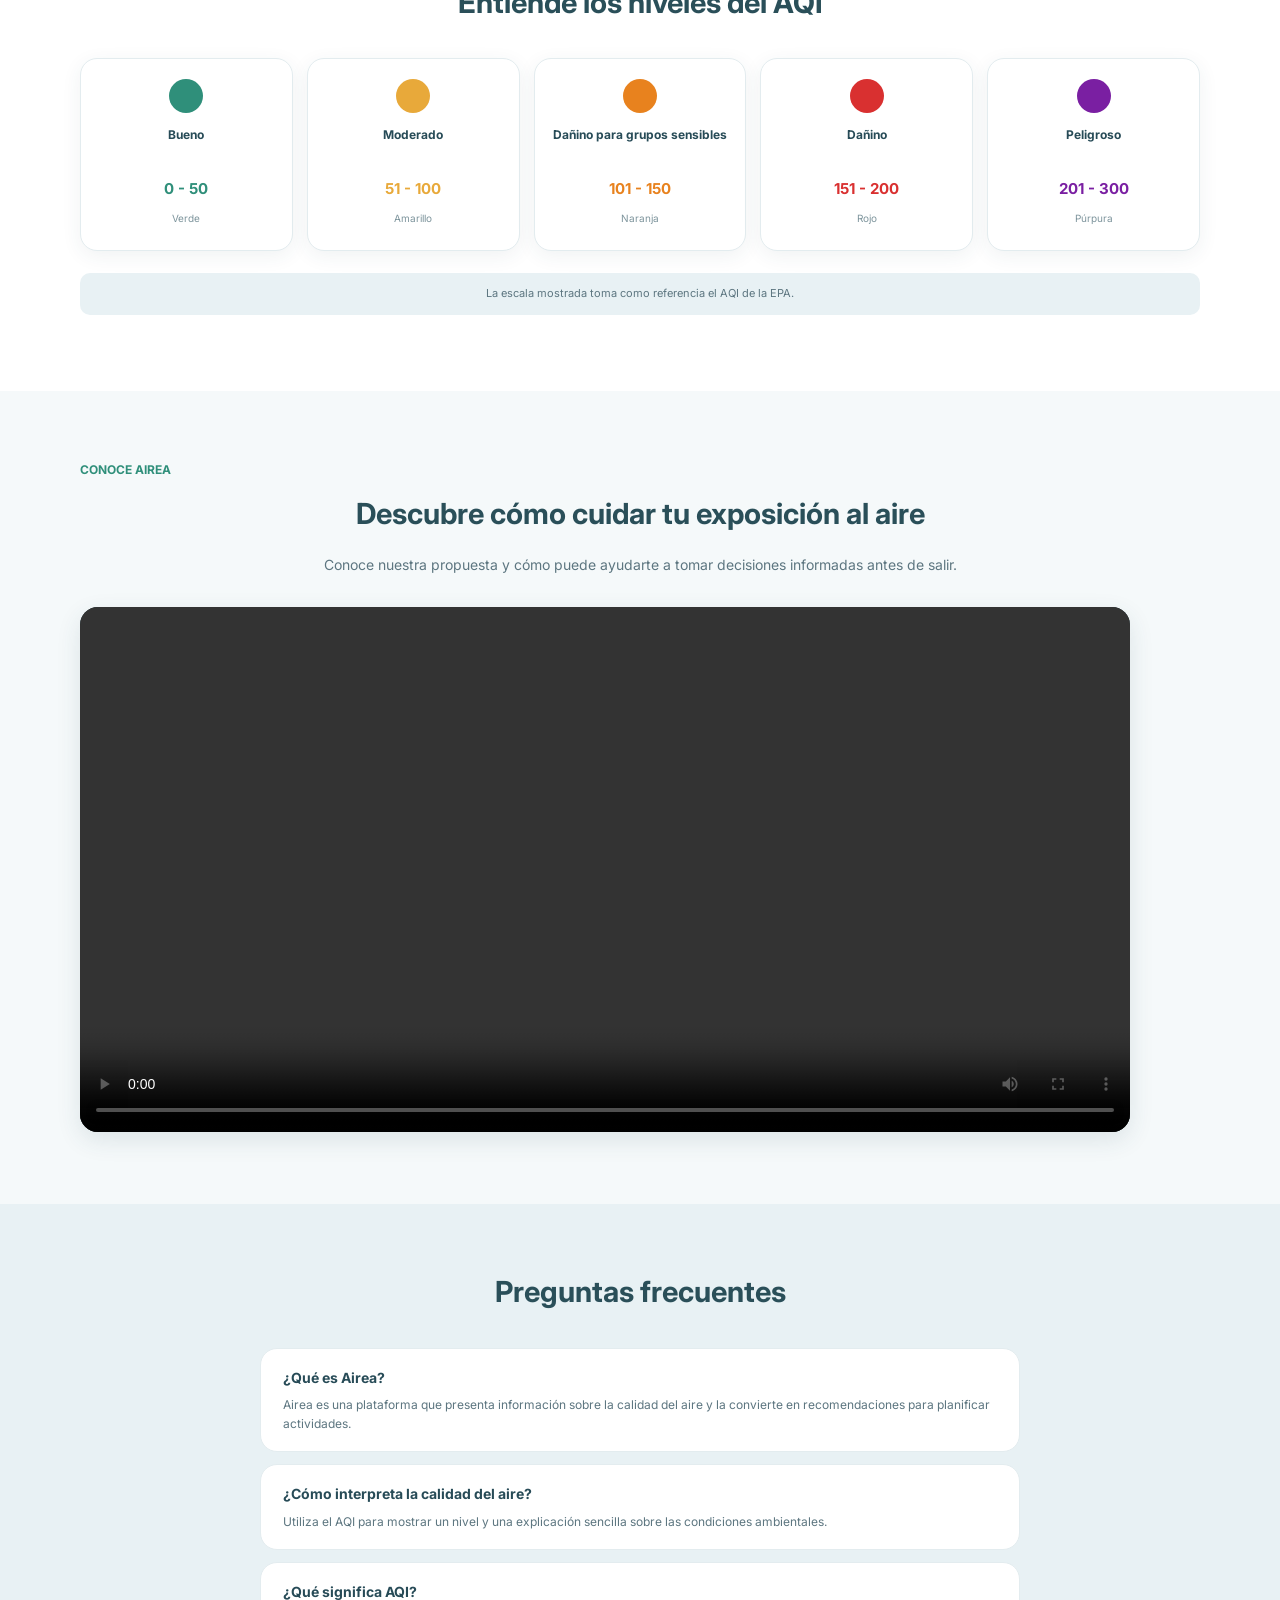
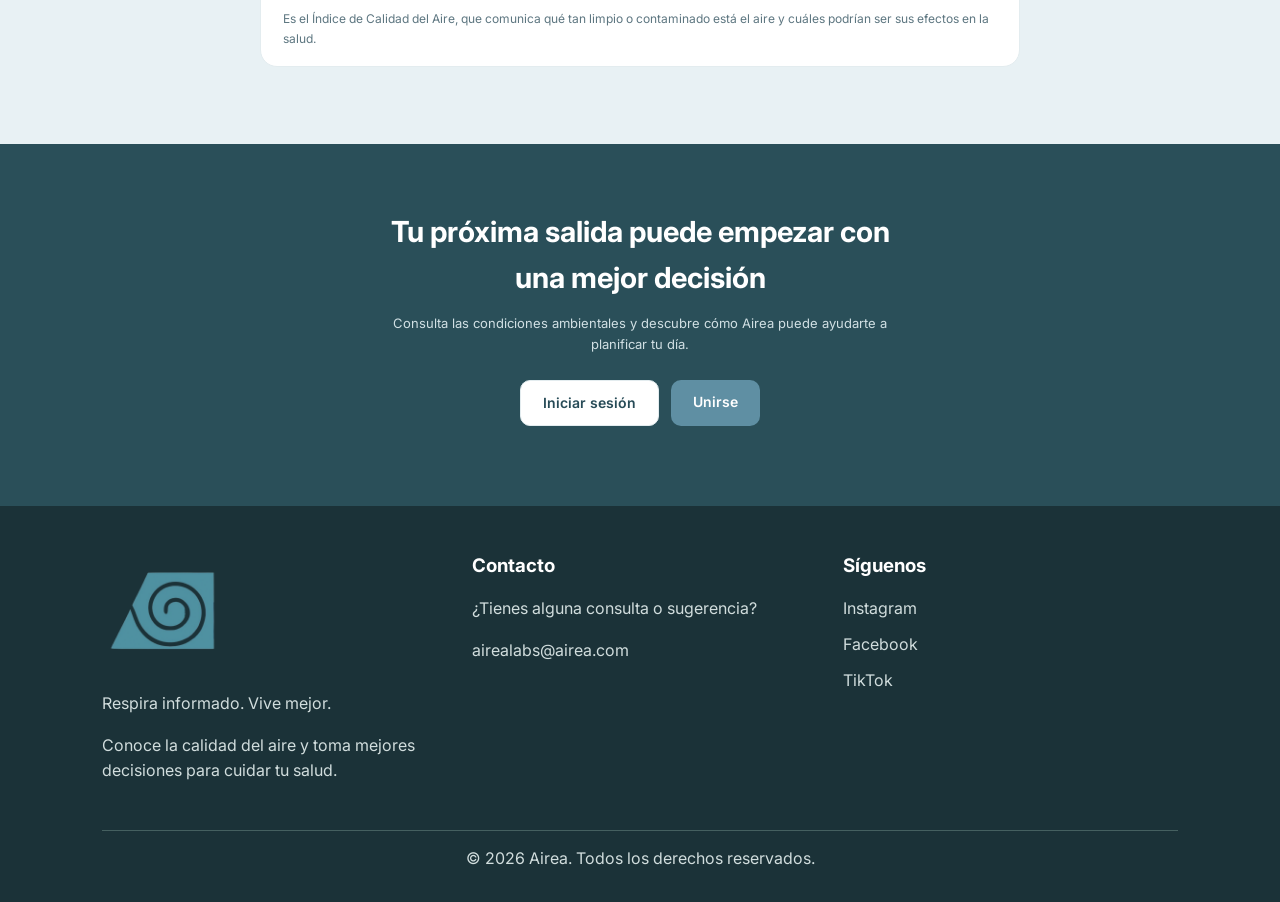
==== commit e24aa7f2: "check index.html" ====
--- a/index.html
+++ b/index.html
@@ -5,7 +5,7 @@
     <meta name="viewport" content="width=device-width, initial-scale=1.0">
     <title>Airea | Calidad del aire</title>
     <link href="https://fonts.googleapis.com/css2?family=Inter:wght@400;500;600;700;800&family=Material+Symbols+Rounded" rel="stylesheet">
-    <link rel="stylesheet" href="css/landing-styles.css">
+    <link rel="stylesheet" href="public/assets/styles/landing-styles.css">
 </head>
 <body>
 
@@ -14,7 +14,7 @@
         <nav class="nav-bar">
             
             <a class="brand" href="index.html">
-                <img src="assets/images/logo.png" alt="Logo de Airea">
+                <img src="public/assets/images/logo.png" alt="Logo de Airea">
                 <span>Airea</span>
             </a>
             
@@ -31,8 +31,8 @@
             </div>
 
             <div class="nav-actions">
-                <a class="login-link" href="login.html">Iniciar sesión</a>
-                <a class="primary-button button-small" href="registro.html">Unirse</a>
+                <a class="login-link" href="public/login.html">Iniciar sesión</a>
+                <a class="primary-button button-small" href="public/registro.html">Unirse</a>
             </div>
 
             <!--menú hamburguesa-->
@@ -68,7 +68,7 @@
                     </p>
 
                     <div class="hero-buttons">
-                        <a class="primary-button" href="registro.html">Comenzar</a>
+                        <a class="primary-button" href="public/registro.html">Comenzar</a>
                         <a class="secondary-button" href="#funciones">Descubrir cómo funciona</a>
                     </div>
 
@@ -349,7 +349,7 @@
                     Conoce nuestra propuesta y cómo puede ayudarte a tomar
                     decisiones informadas antes de salir.
                 </p>
-                <video src="assets/media/presentation.mp4" controls preload="metadata" playsinline class="video-container">
+                <video src="public/assets/media/presentation.mp4" controls preload="metadata" playsinline class="video-container">
                     Video Presentación
                 </video>
             </div>
@@ -404,8 +404,8 @@
                 </p>
 
                 <div class="hero-buttons">
-                    <a class="secondary-button" href="login.html">Iniciar sesión</a>
-                    <a class="primary-button" href="registro.html">Unirse</a>
+                    <a class="secondary-button" href="public/login.html">Iniciar sesión</a>
+                    <a class="primary-button" href="public/registro.html">Unirse</a>
                 </div>
             </div>
         </section>
@@ -416,7 +416,7 @@
         <div class="footer-container">
 
             <div class="footer-brand">
-                <img src="assets/images/logo.png" alt="Logo de Airea">
+                <img src="public/assets/images/logo.png" alt="Logo de Airea">
                 <p>Respira informado. Vive mejor.</p>
                 <p>Conoce la calidad del aire y toma mejores decisiones para cuidar tu salud.</p>
             </div>
@@ -424,7 +424,7 @@
             <div class="footer-contact">
                 <h3>Contacto</h3>
                 <p>¿Tienes alguna consulta o sugerencia?</p>
-                <a href="mailto:contacto@airea.com">airealabs@airea.com</a>
+                <a href="mailto:contacto@airea.com">airealabs&#64;airea.com</a>
             </div>
 
             <div class="footer-social">
--- a/public/assets/styles/landing-styles.css
+++ b/public/assets/styles/landing-styles.css
@@ -0,0 +1,775 @@
+
+/* Variables de colores */
+:root {
+    --primary-color: #5f8fa3;
+    --primary-dark: #4d7a8d;
+    --dark-color: #2a4f59;
+    --text-color: #274b57;
+    --text-light: #5d7680;
+    --muted-color: #7d949c;
+    --background-color: #ffffff;
+    --light-color: #e8f1f4;
+    --border-color: #e3ecef;
+    --good-color: #2f8f7a;
+    --moderate-color: #e8a93a;
+    --sensitive-color: #e8821e;
+    --unhealthy-color: #d93030;
+    --hazard-color: #7a1fa2;
+}
+
+/* Estilos generales */
+* {
+    box-sizing: border-box;
+}
+
+html {
+    scroll-behavior: smooth;
+}
+
+body {
+    margin: 0;
+    font-family: "Inter", Arial, sans-serif;
+    color: var(--text-color);
+    background-color: var(--background-color);
+    line-height: 1.6;
+}
+
+a {
+    color: inherit;
+    text-decoration: none;
+}
+
+h1, h2, h3, p {
+    margin-top: 0;
+}
+
+/* Barra de navegación */
+.header {
+    background-color: var(--background-color);
+    border-bottom: 1px solid var(--border-color);
+    position: sticky;
+    top: 0;
+    z-index: 10;
+}
+
+.nav-bar {
+    width: 90%;
+    max-width: 1120px;
+    min-height: 68px;
+    margin: auto;
+    display: flex;
+    align-items: center;
+    gap: 25px;
+}
+
+.brand {
+    display: flex;
+    align-items: center;
+    gap: 9px;
+    color: var(--primary-dark);
+    font-size: 19px;
+    font-weight: 700;
+}
+
+.brand img {
+    width: 38px;
+    height: 38px;
+    object-fit: contain;
+}
+
+.nav-links {
+    display: flex;
+    align-items: center;
+    gap: 25px;
+    margin: auto;
+    font-size: 13px;
+    color: var(--primary-dark);
+}
+
+.nav-links a:hover,
+.login-link:hover {
+    color: var(--dark-color);
+}
+
+.nav-actions {
+    display: flex;
+    align-items: center;
+    gap: 18px;
+    font-size: 13px;
+}
+
+/* Botones */
+.primary-button,
+.secondary-button {
+    display: inline-block;
+    padding: 11px 22px;
+    border-radius: 10px;
+    font-size: 14px;
+    font-weight: 600;
+    text-align: center;
+}
+
+.primary-button {
+    background-color: var(--primary-color);
+    color: #ffffff;
+}
+
+.primary-button:hover {
+    background-color: var(--primary-dark);
+}
+
+.secondary-button {
+    background-color: #ffffff;
+    color: var(--text-color);
+    border: 1px solid var(--border-color);
+}
+
+.secondary-button:hover {
+    background-color: var(--light-color);
+}
+
+.button-small {
+    padding: 8px 17px;
+}
+
+/* Presentación principal */
+.hero {
+    padding: 65px 0;
+    background: linear-gradient(140deg, #e5eff2, #ffffff);
+}
+
+.hero-content,
+.section-content,
+.footer-content {
+    width: 90%;
+    max-width: 1120px;
+    margin: auto;
+}
+
+.hero-content {
+    display: grid;
+    grid-template-columns: 1fr 1fr;
+    gap: 45px;
+    align-items: center;
+}
+
+.section-tag {
+    display: inline-block;
+    color: var(--good-color);
+    font-size: 12px;
+    font-weight: 700;
+    text-transform: uppercase;
+}
+
+.hero h1 {
+    color: var(--dark-color);
+    font-size: 43px;
+    line-height: 1.15;
+    margin: 18px 0;
+}
+
+.description {
+    max-width: 490px;
+    color: var(--text-light);
+    font-size: 15px;
+}
+
+.hero-buttons {
+    display: flex;
+    flex-wrap: wrap;
+    gap: 12px;
+    margin: 25px 0 15px;
+}
+
+.demo-note,
+.update-time {
+    color: var(--muted-color);
+    font-size: 11px;
+}
+
+/* Tarjeta de calidad del aire */
+.card-calidad,
+.card-horario,
+.card-pronostico,
+.card-funcion,
+.card-planificacion,
+.level-card,
+.card-pregunta {
+    background-color: #ffffff;
+    border: 1px solid var(--border-color);
+    border-radius: 17px;
+    box-shadow: 0 5px 20px rgba(39, 75, 87, 0.07);
+}
+
+.card-calidad {
+    padding: 24px;
+}
+
+.card-top,
+.aqi-content,
+.card-footer,
+.planning-row {
+    display: flex;
+    align-items: center;
+    justify-content: space-between;
+    gap: 12px;
+}
+
+.location {
+    display: flex;
+    align-items: center;
+    gap: 5px;
+    margin-bottom: 3px;
+    font-size: 14px;
+    font-weight: 700;
+}
+
+.location .material-symbols-rounded {
+    color: var(--good-color);
+}
+
+.demo-label {
+    padding: 5px 10px;
+    border-radius: 20px;
+    background-color: var(--light-color);
+    color: var(--text-light);
+    font-size: 10px;
+}
+
+.aqi-content {
+    justify-content: flex-start;
+    margin-top: 22px;
+    gap: 20px;
+}
+
+.aqi-circle {
+    width: 100px;
+    height: 100px;
+    flex-shrink: 0;
+    display: flex;
+    align-items: center;
+    justify-content: center;
+    border: 10px solid var(--moderate-color);
+    border-right-color: var(--light-color);
+    border-radius: 50%;
+    text-align: center;
+}
+
+.aqi-number,
+.aqi-label {
+    display: block;
+}
+
+.aqi-number {
+    font-size: 28px;
+    font-weight: 700;
+    line-height: 1.1;
+}
+
+.aqi-label {
+    color: var(--muted-color);
+    font-size: 10px;
+}
+
+.level-label {
+    display: inline-block;
+    margin-bottom: 7px;
+    padding: 4px 12px;
+    border-radius: 20px;
+    background-color: #fdf3df;
+    color: #b47b20;
+    font-size: 12px;
+    font-weight: 600;
+}
+
+.aqi-description p {
+    margin-bottom: 0;
+    color: var(--text-light);
+    font-size: 12px;
+}
+
+/* Tarjetas de información */
+.preview-cards {
+    display: grid;
+    grid-template-columns: 1fr 1fr;
+    gap: 13px;
+    margin-top: 14px;
+}
+
+.card-horario,
+.card-pronostico {
+    padding: 17px;
+}
+
+.card-horario h3,
+.card-pronostico h3 {
+    display: flex;
+    align-items: center;
+    gap: 6px;
+    font-size: 12px;
+}
+
+.card-horario h3 .material-symbols-rounded,
+.card-pronostico h3 .material-symbols-rounded {
+    color: var(--primary-color);
+}
+
+.card-horario p {
+    min-height: 54px;
+    color: var(--text-light);
+    font-size: 11px;
+}
+
+.card-footer {
+    padding-top: 10px;
+    border-top: 1px solid var(--border-color);
+    font-size: 10px;
+}
+
+.time-label {
+    padding: 4px 12px;
+    border-radius: 20px;
+    background-color: var(--light-color);
+    color: var(--good-color);
+    font-weight: 700;
+}
+
+.horarios {
+    display: grid;
+    grid-template-columns: repeat(4, 1fr);
+    gap: 5px;
+}
+
+.horarios div {
+    padding: 6px 2px;
+    border: 1px solid var(--border-color);
+    border-radius: 8px;
+    text-align: center;
+    color: var(--muted-color);
+    font-size: 9px;
+}
+
+.horarios b,
+.horarios small {
+    display: block;
+}
+
+.horarios b {
+    color: var(--text-color);
+    font-size: 13px;
+}
+
+.horarios small {
+    color: var(--moderate-color);
+}
+
+.horarios .horario-activo {
+    background-color: var(--light-color);
+}
+
+/* Sección de funciones */
+.section {
+    padding: 65px 0;
+}
+
+.section-title {
+    margin-bottom: 32px;
+    color: var(--dark-color);
+    text-align: center;
+    font-size: 29px;
+}
+
+.features {
+    display: grid;
+    grid-template-columns: repeat(4, 1fr);
+    gap: 17px;
+}
+
+.card-funcion {
+    padding: 22px;
+}
+
+.feature-icon {
+    width: 42px;
+    height: 42px;
+    display: flex;
+    align-items: center;
+    justify-content: center;
+    margin-bottom: 17px;
+    border-radius: 12px;
+    background-color: var(--light-color);
+    color: var(--primary-dark);
+}
+
+.feature-icon .material-symbols-rounded {
+    font-size: 23px;
+}
+
+.card-funcion h3 {
+    margin-bottom: 8px;
+    color: var(--primary-dark);
+    font-size: 14px;
+}
+
+.card-funcion p {
+    margin-bottom: 0;
+    color: var(--text-light);
+    font-size: 12px;
+}
+
+/* Planificación de actividades */
+.section-planificacion {
+    padding: 0 0 65px;
+}
+
+.planning-content {
+    display: grid;
+    grid-template-columns: 1fr 1fr;
+    gap: 45px;
+    align-items: center;
+    padding: 40px;
+    border-radius: 20px;
+    background-color: var(--light-color);
+}
+
+.planning-text h2 {
+    color: var(--dark-color);
+    font-size: 27px;
+    line-height: 1.25;
+}
+
+.planning-text > p {
+    color: var(--text-light);
+    font-size: 13px;
+}
+
+.disclaimer {
+    display: flex;
+    align-items: center;
+    gap: 7px;
+    margin-top: 20px;
+    padding: 9px 12px;
+    border-radius: 8px;
+    background-color: #ffffff;
+    font-size: 11px;
+}
+
+.card-planificacion {
+    padding: 23px;
+}
+
+.card-planificacion h3 {
+    margin-bottom: 18px;
+    font-size: 15px;
+}
+
+.planning-row {
+    padding: 9px 0;
+    border-bottom: 1px solid var(--border-color);
+    font-size: 12px;
+}
+
+.planning-row span {
+    color: var(--muted-color);
+}
+
+.good-text {
+    color: var(--good-color);
+}
+
+.recommendation {
+    margin: 16px 0 0;
+    padding: 12px;
+    border-radius: 9px;
+    background-color: var(--light-color);
+    color: var(--text-light);
+    font-size: 11px;
+}
+
+/* Niveles del AQI */
+.aqi-levels {
+    display: grid;
+    grid-template-columns: repeat(5, 1fr);
+    gap: 14px;
+}
+
+.level-card {
+    padding: 20px 12px;
+    text-align: center;
+}
+
+.level-color {
+    width: 34px;
+    height: 34px;
+    margin: 0 auto 12px;
+    border-radius: 50%;
+}
+
+.level-card h3 {
+    min-height: 40px;
+    font-size: 12px;
+}
+
+.level-card p {
+    margin-bottom: 3px;
+    font-size: 15px;
+    font-weight: 700;
+}
+
+.level-card span {
+    color: var(--muted-color);
+    font-size: 10px;
+}
+
+.level-good .level-color { background-color: var(--good-color); }
+.level-moderate .level-color { background-color: var(--moderate-color); }
+.level-sensitive .level-color { background-color: var(--sensitive-color); }
+.level-unhealthy .level-color { background-color: var(--unhealthy-color); }
+.level-hazard .level-color { background-color: var(--hazard-color); }
+
+.level-good p { color: var(--good-color); }
+.level-moderate p { color: var(--moderate-color); }
+.level-sensitive p { color: var(--sensitive-color); }
+.level-unhealthy p { color: var(--unhealthy-color); }
+.level-hazard p { color: var(--hazard-color); }
+
+.source-note {
+    margin-top: 22px;
+    padding: 12px;
+    border-radius: 10px;
+    background-color: var(--light-color);
+    color: var(--text-light);
+    font-size: 11px;
+    text-align: center;
+}
+
+/* Video de presentación */
+.video-section {
+    padding: 65px 0;
+    background-color: #f5f9fa;
+}
+
+.video-description {
+    max-width: 650px;
+    margin: -15px auto 30px;
+    color: var(--text-light);
+    text-align: center;
+    font-size: 14px;
+}
+
+.video-container {
+    width: 100%;
+    max-width: 1050px;
+    margin-left: auto;
+    margin-right: auto;
+    overflow: hidden;
+    border-radius: 18px;
+    background-color: #1d343b;
+    box-shadow: 0 8px 25px rgba(39, 75, 87, 0.12);
+}
+
+.video-container video {
+    display: block;
+    width: 100%;
+    height: auto;
+}
+
+/* Preguntas frecuentes */
+.faq-section {
+    background-color: var(--light-color);
+}
+
+.faq-list {
+    max-width: 760px;
+    margin: auto;
+}
+
+.card-pregunta {
+    margin-bottom: 12px;
+    padding: 18px 22px;
+    box-shadow: none;
+}
+
+.card-pregunta h3 {
+    margin-bottom: 6px;
+    font-size: 14px;
+}
+
+.card-pregunta p {
+    margin-bottom: 0;
+    color: var(--text-light);
+    font-size: 12px;
+}
+
+/* Invitación final */
+.final-section {
+    padding: 65px 0;
+    background-color: var(--dark-color);
+    color: #ffffff;
+    text-align: center;
+}
+
+.final-section h2 {
+    max-width: 550px;
+    margin: 0 auto 12px;
+    font-size: 29px;
+}
+
+.final-section p {
+    max-width: 500px;
+    margin: 0 auto;
+    color: #d1e0e4;
+    font-size: 13px;
+}
+
+.final-section .hero-buttons {
+    justify-content: center;
+}
+
+/* Pie de página */
+.footer {
+    background: #1b3238;
+    color: white;
+    padding: 45px 8% 15px;
+}
+
+.footer-container {
+    display: grid;
+    grid-template-columns: repeat(3, 1fr);
+    gap: 35px;
+    max-width: 1200px;
+    margin: auto;
+}
+
+.footer-brand img {
+    width: 120px;
+    margin-bottom: 12px;
+}
+
+.footer h3 {
+    margin-bottom: 15px;
+}
+
+.footer p {
+    color: #d1dddd;
+    line-height: 1.6;
+}
+
+.footer a {
+    display: block;
+    color: #d1dddd;
+    text-decoration: none;
+    margin-bottom: 10px;
+}
+
+.footer a:hover {
+    color: #70d6c1;
+}
+
+.footer-bottom {
+    text-align: center;
+    border-top: 1px solid #456060;
+    margin-top: 30px;
+    padding-top: 15px;
+}
+
+@media (max-width: 768px) {
+    .footer-container {
+        grid-template-columns: 1fr;
+        text-align: center;
+    }
+}
+
+/*Botón de hamburguesa*/
+/* Menú hamburguesa sin JavaScript */
+#menu-toggle {
+    display: none;
+}
+
+.menu-icon {
+    display: none;
+    cursor: pointer;
+    color: var(--primary-dark);
+    margin-left: auto;
+}
+
+.menu-icon .material-symbols-rounded {
+    font-size: 30px;
+}
+
+/* Responsive */
+@media (max-width: 900px) {
+    .nav-bar {
+        flex-wrap: wrap;
+        position: relative;
+    }
+
+    .menu-icon {
+        display: flex;
+        align-items: center;
+    }
+
+    .nav-links,
+    .nav-actions {
+        display: none;
+        width: 100%;
+        flex-direction: column;
+        align-items: center;
+        gap: 15px;
+        padding: 15px 0;
+    }
+
+    #menu-toggle:checked ~ .nav-links,
+    #menu-toggle:checked ~ .nav-actions {
+        display: flex;
+    }
+}
+
+/* Adaptación a celulares */
+@media (max-width: 900px) {
+    .nav-actions {
+        margin-left: auto;
+    }
+
+    .hero-content,
+    .planning-content {
+        grid-template-columns: 1fr;
+    }
+
+    .features {
+        grid-template-columns: repeat(2, 1fr);
+    }
+
+    .aqi-levels {
+        grid-template-columns: repeat(3, 1fr);
+    }
+}
+
+@media (max-width: 600px) {
+    .hero {
+        padding: 40px 0;
+    }
+
+    .hero h1 {
+        font-size: 34px;
+    }
+
+    .preview-cards,
+    .features,
+    .aqi-levels {
+        grid-template-columns: 1fr;
+    }
+
+    .planning-content {
+        padding: 24px;
+    }
+
+    .footer-content {
+        flex-direction: column;
+        align-items: flex-start;
+    }
+
+    .login-link {
+        display: none;
+    }
+}
